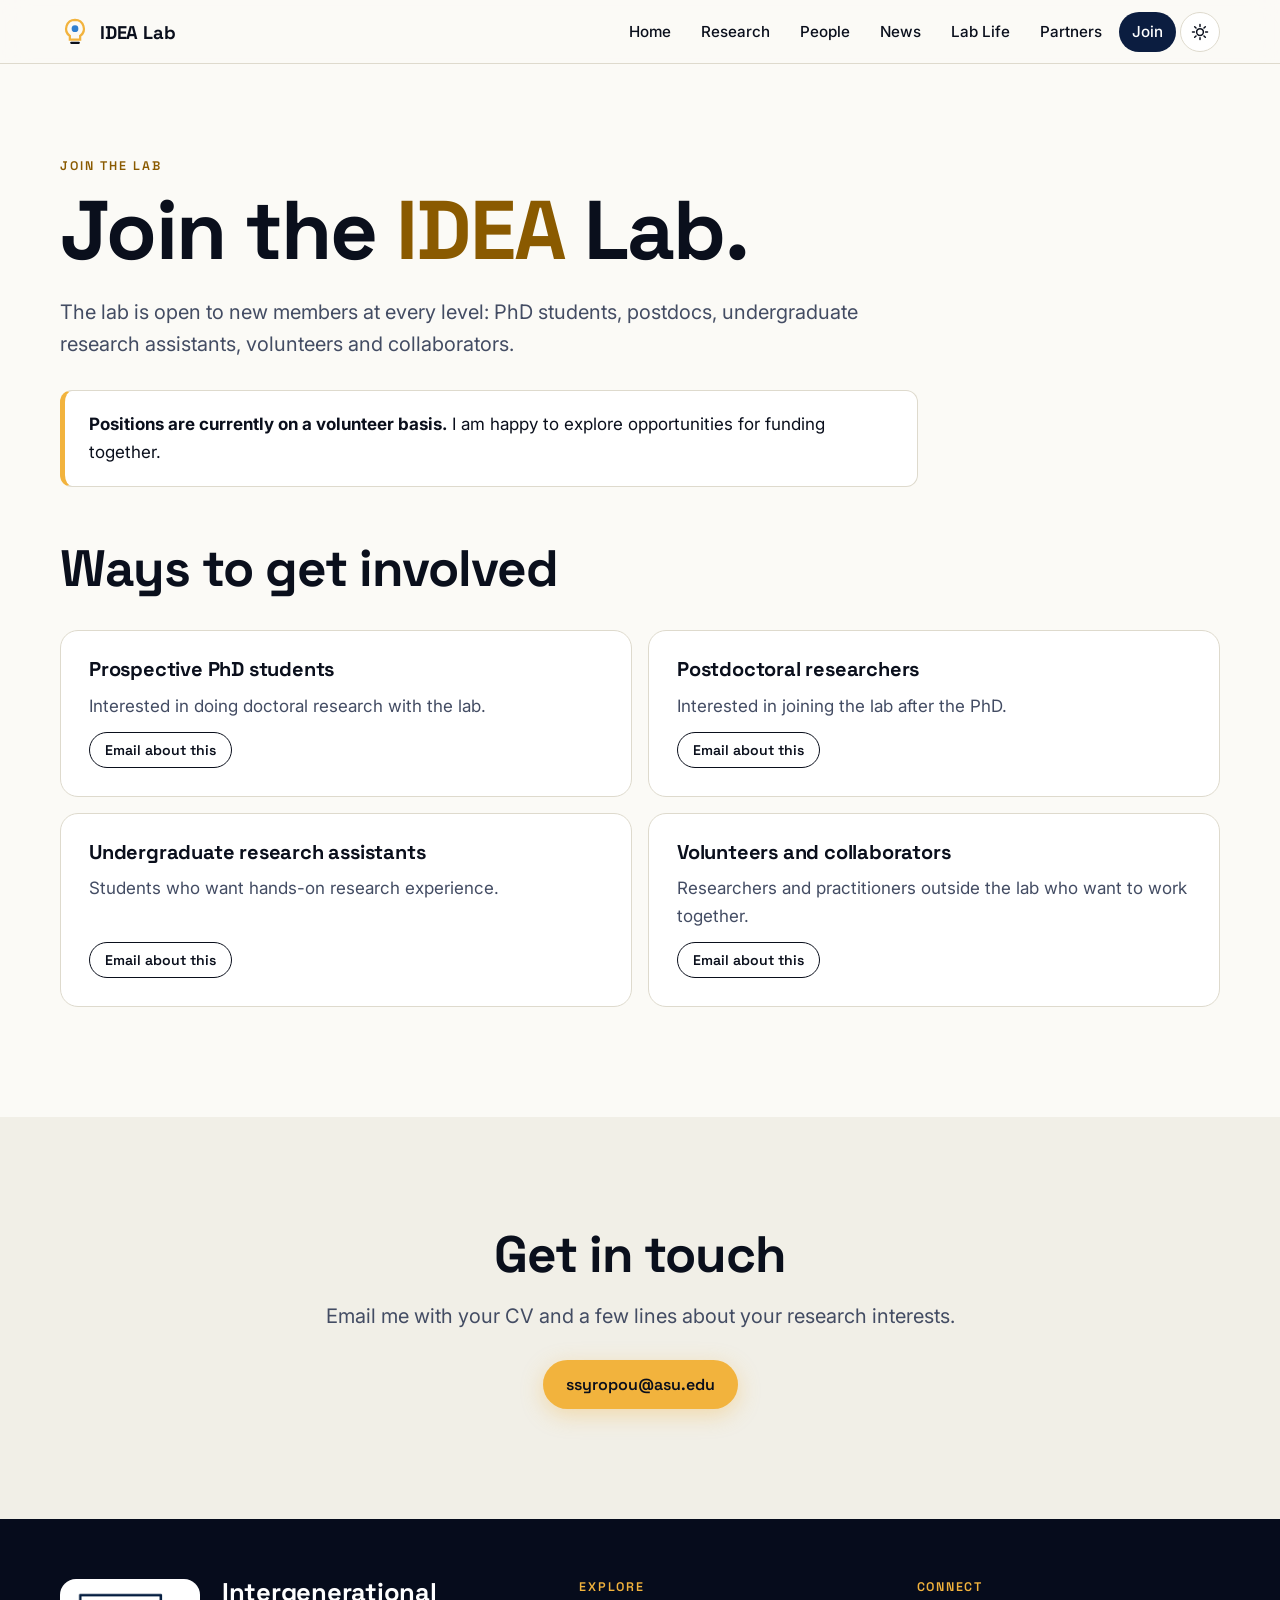
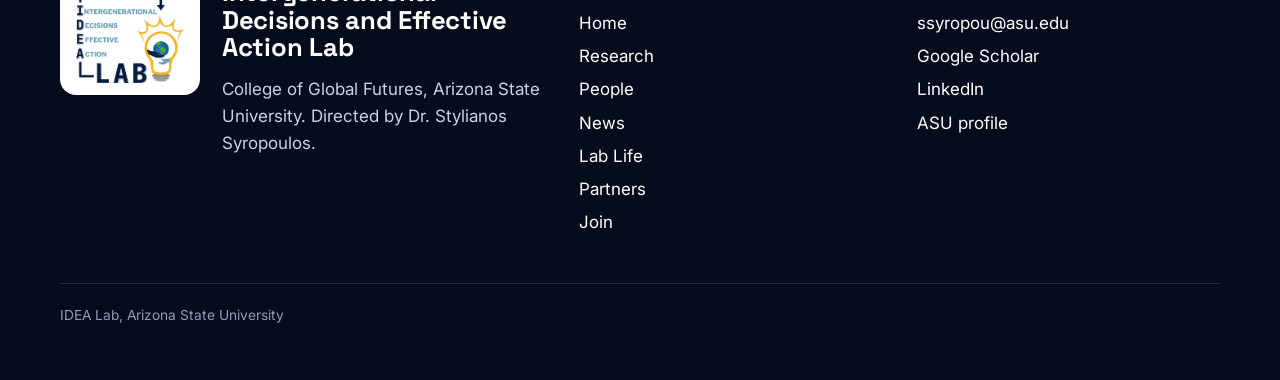
==== join.html @ 2b295a2e "Add Join the Lab and Partners pages Co-Authored-By: Claude Fable 5.2 <noreply@anthropic.com>" ====
<!doctype html>
<html lang="en">
<head>
<meta charset="utf-8">
<meta name="viewport" content="width=device-width, initial-scale=1">
<title>Join the Lab | IDEA Lab</title>
<meta name="description" content="The IDEA Lab is open to prospective PhD students, postdocs, undergraduate research assistants, volunteers and collaborators.">
<meta property="og:title" content="Join the Lab | IDEA Lab">
<meta property="og:description" content="The IDEA Lab is open to prospective PhD students, postdocs, undergraduate research assistants, volunteers and collaborators.">
<meta property="og:image" content="assets/img/idea-lab-logo.png">
<link rel="icon" href="assets/img/favicon.svg" type="image/svg+xml">
<link rel="preconnect" href="https://fonts.googleapis.com">
<link rel="preconnect" href="https://fonts.gstatic.com" crossorigin>
<link href="https://fonts.googleapis.com/css2?family=Inter:wght@400;500;600&family=Space+Grotesk:wght@500;600;700&display=swap" rel="stylesheet">
<link rel="stylesheet" href="assets/css/site.css">
<script>try{var t=localStorage.getItem('theme')||(matchMedia('(prefers-color-scheme: dark)').matches?'dark':'light');document.documentElement.dataset.theme=t}catch(e){}</script>
</head>
<body data-page="join">
<header id="nav"></header>
<main>
<section class="page-head"><div class="wrap">
  <span class="eyebrow">Join the lab</span>
  <h1>Join the <em>IDEA</em> Lab.</h1>
  <p class="lede">The lab is open to new members at every level: PhD students, postdocs, undergraduate research assistants, volunteers and collaborators.</p>
  <div class="note reveal"><p><strong>Positions are currently on a volunteer basis.</strong> I am happy to explore opportunities for funding together.</p></div>
</div></section>
<section class="section" style="padding-top:10px"><div class="wrap">
  <h2>Ways to get involved</h2>
  <div class="routes">
    <article class="route reveal"><h3>Prospective PhD students</h3><p>Interested in doing doctoral research with the lab.</p><a class="btn line small" href="mailto:ssyropou@asu.edu?subject=Prospective%20PhD%20student">Email about this</a></article>
    <article class="route reveal"><h3>Postdoctoral researchers</h3><p>Interested in joining the lab after the PhD.</p><a class="btn line small" href="mailto:ssyropou@asu.edu?subject=Postdoctoral%20researcher%20inquiry">Email about this</a></article>
    <article class="route reveal"><h3>Undergraduate research assistants</h3><p>Students who want hands-on research experience.</p><a class="btn line small" href="mailto:ssyropou@asu.edu?subject=Undergraduate%20research%20assistant%20inquiry">Email about this</a></article>
    <article class="route reveal"><h3>Volunteers and collaborators</h3><p>Researchers and practitioners outside the lab who want to work together.</p><a class="btn line small" href="mailto:ssyropou@asu.edu?subject=Volunteer%20or%20collaboration%20inquiry">Email about this</a></article>
  </div>
</div></section>
<section class="section alt"><div class="wrap" style="text-align:center">
  <h2>Get in touch</h2>
  <p class="lede" style="margin:18px auto 28px">Email me with your CV and a few lines about your research interests.</p>
  <a class="btn gold" href="mailto:ssyropou@asu.edu?subject=Joining%20the%20IDEA%20Lab">ssyropou@asu.edu</a>
</div></section>
</main>
<footer id="footer"></footer>
<script src="assets/js/site.js"></script>
</body>
</html>
---- assets/css/site.css ----
/* IDEA Lab site styles */
:root {
  --bg: #fbfaf6;
  --bg-2: #f1efe7;
  --ink: #0a0f1c;
  --muted: #434c63;
  --card: #ffffff;
  --line: #dedacd;
  --navy: #0b1d40;
  --navy-2: #13295a;
  --gold: #f2b33d;
  --gold-ink: #8a5a00;
  --link: #1b4f9c;
  --shadow: 0 1px 2px rgba(10, 15, 28, .06), 0 8px 28px rgba(10, 15, 28, .08);
  --c-climate: #13855a;
  --c-intergen: #b07400;
  --c-future: #6344e0;
  --c-morality: #c62f59;
  --c-prosocial: #d2601a;
  --c-intergroup: #1f6bbf;
  --c-publication: #1f6bbf;
  --c-presentation: #c62f59;
  --c-outreach: #13855a;
  --c-award: #6344e0;
  --c-lab: #b07400;
  --radius: 18px;
  --display: "Space Grotesk", "Inter", system-ui, sans-serif;
  --body: "Inter", system-ui, -apple-system, "Segoe UI", sans-serif;
}
:root[data-theme="dark"] {
  --bg: #070d1c;
  --bg-2: #0c1530;
  --ink: #f4f2ea;
  --muted: #b4bdd2;
  --card: #101a36;
  --line: #24325a;
  --gold-ink: #f2b33d;
  --link: #8fc0ff;
  --shadow: 0 1px 2px rgba(0, 0, 0, .4), 0 10px 30px rgba(0, 0, 0, .35);
  --c-climate: #4fd39f;
  --c-intergen: #f2b33d;
  --c-future: #a995ff;
  --c-morality: #ff7fa1;
  --c-prosocial: #ff9a5c;
  --c-intergroup: #74b4ff;
  --c-publication: #74b4ff;
  --c-presentation: #ff7fa1;
  --c-outreach: #4fd39f;
  --c-award: #a995ff;
  --c-lab: #f2b33d;
}
* { box-sizing: border-box; }
html { scroll-behavior: smooth; -webkit-text-size-adjust: 100%; }
body {
  margin: 0; background: var(--bg); color: var(--ink);
  font: 17px/1.6 var(--body); -webkit-font-smoothing: antialiased;
}
img { max-width: 100%; display: block; }
a { color: var(--link); text-underline-offset: 3px; }
h1, h2, h3 { font-family: var(--display); line-height: 1.08; letter-spacing: -.02em; margin: 0; }
h2 { font-size: clamp(2rem, 4.4vw, 3.2rem); }
h3 { font-size: 1.25rem; letter-spacing: -.01em; }
p { margin: 0 0 1em; }
button { font: inherit; color: inherit; cursor: pointer; }
.wrap { width: min(1160px, 100% - 40px); margin-inline: auto; }
.section { padding: clamp(56px, 9vw, 110px) 0; }
.section.alt { background: var(--bg-2); }
.eyebrow {
  font: 600 .78rem/1 var(--display); letter-spacing: .16em; text-transform: uppercase;
  color: var(--gold-ink); margin-bottom: 14px; display: block;
}
.lede { font-size: clamp(1.05rem, 1.6vw, 1.25rem); color: var(--muted); max-width: 62ch; }
.sr { position: absolute; width: 1px; height: 1px; overflow: hidden; clip: rect(0 0 0 0); }

/* nav */
#nav {
  position: sticky; top: 0; z-index: 50; height: 64px;
  background: color-mix(in srgb, var(--bg) 86%, transparent);
  backdrop-filter: saturate(1.4) blur(14px); border-bottom: 1px solid var(--line);
}
.nav-in { height: 64px; display: flex; align-items: center; gap: 22px; }
.brand { display: flex; align-items: center; gap: 10px; text-decoration: none; color: var(--ink); font: 700 1.15rem var(--display); letter-spacing: -.01em; }
.brand svg { width: 30px; height: 30px; }
.nav-links { margin-left: auto; display: flex; gap: 4px; align-items: center; }
.nav-links a {
  text-decoration: none; color: var(--ink); font-weight: 500; font-size: .95rem;
  padding: 8px 13px; border-radius: 999px; transition: background .2s;
}
.nav-links a:hover { background: var(--bg-2); }
.nav-links a[aria-current="page"] { background: var(--navy); color: #fff; }
:root[data-theme="dark"] .nav-links a[aria-current="page"] { background: var(--gold); color: #0a0f1c; }
.icon-btn {
  width: 40px; height: 40px; border-radius: 50%; border: 1px solid var(--line);
  background: var(--card); display: grid; place-items: center;
}
.icon-btn svg { width: 18px; height: 18px; }
#menu-btn { display: none; }
@media (max-width: 760px) {
  #menu-btn { display: grid; margin-left: auto; }
  .nav-links {
    position: absolute; top: 64px; left: 0; right: 0; flex-direction: column; align-items: stretch;
    background: var(--bg); border-bottom: 1px solid var(--line); padding: 10px 20px 18px; margin: 0; display: none;
  }
  .nav-links.open { display: flex; }
  .nav-links a { padding: 12px 14px; font-size: 1.05rem; }
  #theme-btn { align-self: flex-start; margin-top: 6px; }
}

/* buttons, chips */
.btn {
  display: inline-flex; align-items: center; gap: 8px; text-decoration: none;
  font: 600 1rem var(--display); padding: 13px 22px; border-radius: 999px;
  border: 1.5px solid transparent; transition: transform .15s, box-shadow .2s, background .2s;
}
.btn:hover { transform: translateY(-2px); }
.btn.gold { background: var(--gold); color: #0a0f1c; box-shadow: 0 6px 22px rgba(242, 179, 61, .35); }
.btn.ghost { border-color: rgba(255, 255, 255, .45); color: #fff; }
.btn.ghost:hover { background: rgba(255, 255, 255, .1); }
.btn.line { border-color: var(--ink); color: var(--ink); background: transparent; }
.btn.line:hover { background: var(--ink); color: var(--bg); }
.btn.small { padding: 8px 15px; font-size: .88rem; }
.chips { display: flex; flex-wrap: wrap; gap: 8px; }
.chip {
  --c: var(--ink);
  border: 1.5px solid var(--line); background: var(--card); color: var(--ink);
  padding: 7px 14px; border-radius: 999px; font: 500 .9rem var(--body);
  display: inline-flex; align-items: center; gap: 8px; transition: all .15s;
}
.chip::before { content: ""; width: 9px; height: 9px; border-radius: 50%; background: var(--c); }
.chip.plain::before { display: none; }
.chip:hover { border-color: var(--c); }
.chip[aria-pressed="true"] { background: var(--c); border-color: var(--c); color: #fff; }
.chip[aria-pressed="true"]::before { background: #fff; }
:root[data-theme="dark"] .chip[aria-pressed="true"] { color: #0a0f1c; }
:root[data-theme="dark"] .chip[aria-pressed="true"]::before { background: #0a0f1c; }
.chip .ct { opacity: .65; font-variant-numeric: tabular-nums; font-size: .82rem; }
.tag {
  --c: var(--muted); font: 600 .72rem var(--display); letter-spacing: .04em; text-transform: uppercase;
  color: var(--c); border: 1.5px solid color-mix(in srgb, var(--c) 45%, transparent);
  padding: 3px 9px; border-radius: 999px; background: transparent; white-space: nowrap;
}
button.tag:hover { background: color-mix(in srgb, var(--c) 14%, transparent); }
[data-c="climate"] { --c: var(--c-climate); } [data-c="intergen"] { --c: var(--c-intergen); }
[data-c="future"] { --c: var(--c-future); } [data-c="morality"] { --c: var(--c-morality); }
[data-c="prosocial"] { --c: var(--c-prosocial); } [data-c="intergroup"] { --c: var(--c-intergroup); }
[data-c="publication"] { --c: var(--c-publication); } [data-c="presentation"] { --c: var(--c-presentation); }
[data-c="outreach"] { --c: var(--c-outreach); } [data-c="award"] { --c: var(--c-award); } [data-c="lab"] { --c: var(--c-lab); }

/* hero */
.hero {
  position: relative; min-height: min(92vh, 860px); display: grid; align-items: center;
  background: radial-gradient(1200px 700px at 78% 30%, #1b3a7a 0%, transparent 60%), linear-gradient(160deg, #060c1c 0%, #0b1d40 55%, #102a5e 100%);
  color: #fff; overflow: hidden; margin-top: -64px; padding: 130px 0 90px;
}
.hero canvas { position: absolute; inset: 0; width: 100%; height: 100%; }
.hero .wrap { position: relative; }
.hero .eyebrow { color: var(--gold); }
.hero h1 { font-size: clamp(2.2rem, 6vw, 4.8rem); font-weight: 700; max-width: 17ch; min-height: 3.3em; display: flex; align-items: flex-end; }
.hero h1 .rot { color: #fff; display: inline-block; transition: opacity .35s, transform .35s; }
.hero h1 .rot.out { opacity: 0; transform: translateY(.25em); }
.hero p { font-size: clamp(1.08rem, 1.9vw, 1.4rem); max-width: 56ch; color: #d6def0; margin: 26px 0 34px; }
.hero .cta { display: flex; flex-wrap: wrap; gap: 12px; }
.hero .scroll-hint { position: absolute; bottom: -62px; left: 0; font: 500 .8rem var(--display); letter-spacing: .14em; text-transform: uppercase; color: #9fb0d4; }
body.home #nav:not(.scrolled) { background: transparent; border-color: transparent; backdrop-filter: none; }
body.home #nav:not(.scrolled) .brand, body.home #nav:not(.scrolled) .nav-links a { color: #fff; }
body.home #nav:not(.scrolled) .nav-links a:hover { background: rgba(255, 255, 255, .12); }
body.home #nav:not(.scrolled) .nav-links a[aria-current="page"] { background: rgba(255, 255, 255, .16); color: #fff; }
body.home #nav:not(.scrolled) .icon-btn { background: rgba(255, 255, 255, .1); border-color: rgba(255, 255, 255, .25); color: #fff; }
@media (max-width: 760px) { body.home #nav:not(.scrolled) .nav-links { background: #0b1d40; } }

/* page head (inner pages) */
.page-head { padding: clamp(48px, 8vw, 96px) 0 clamp(24px, 4vw, 44px); }
.page-head h1 { font-size: clamp(2.6rem, 7vw, 5.2rem); max-width: 16ch; }
.page-head h1 em { font-style: normal; color: var(--gold-ink); }
.page-head .lede { margin-top: 20px; }

/* stats */
.stats { display: grid; grid-template-columns: repeat(4, 1fr); gap: 0; border-top: 1px solid var(--line); border-bottom: 1px solid var(--line); }
.stat { padding: 30px 22px; border-left: 1px solid var(--line); }
.stat:first-child { border-left: 0; padding-left: 0; }
.stat b { display: block; font: 700 clamp(2.4rem, 5vw, 4rem)/1 var(--display); letter-spacing: -.03em; font-variant-numeric: tabular-nums; }
.stat span { color: var(--muted); font-size: .95rem; }
@media (max-width: 760px) { .stats { grid-template-columns: 1fr 1fr; } .stat:nth-child(3) { border-left: 0; padding-left: 0; } .stat:nth-child(n+3) { border-top: 1px solid var(--line); } }

/* theme cards */
.themes { display: grid; grid-template-columns: repeat(3, 1fr); gap: 16px; margin-top: 40px; }
@media (max-width: 960px) { .themes { grid-template-columns: 1fr 1fr; } }
@media (max-width: 620px) { .themes { grid-template-columns: 1fr; } }
.theme {
  text-align: left; background: var(--card); border: 1.5px solid var(--line); border-radius: var(--radius);
  padding: 26px; position: relative; overflow: hidden; transition: transform .2s, border-color .2s, box-shadow .2s;
  display: flex; flex-direction: column; gap: 10px;
}
.theme:hover, .theme[aria-expanded="true"] { transform: translateY(-4px); border-color: var(--c); box-shadow: var(--shadow); }
.theme svg.ico { width: 54px; height: 54px; color: var(--c); margin-bottom: 6px; }
.theme .q { color: var(--muted); font-size: .98rem; margin: 0; }
.theme .n { font: 600 .82rem var(--display); color: var(--c); letter-spacing: .04em; margin-top: auto; padding-top: 8px; }
.theme .n::after { content: " +"; }
.theme[aria-expanded="true"] .n::after { content: " \2212"; }
.theme-panel {
  grid-column: 1 / -1; background: var(--card); border: 1.5px solid var(--c); border-radius: var(--radius);
  padding: 26px; animation: pop .25s ease;
}
.theme-panel ol { list-style: none; margin: 14px 0 18px; padding: 0; display: grid; gap: 12px; }
.theme-panel li a { color: var(--ink); font-weight: 600; text-decoration: none; }
.theme-panel li a:hover { text-decoration: underline; }
.theme-panel li small { display: block; color: var(--muted); }
@keyframes pop { from { opacity: 0; transform: translateY(-8px); } }

/* split */
.split { display: grid; grid-template-columns: 1fr 1.25fr; gap: clamp(28px, 6vw, 80px); align-items: center; }
@media (max-width: 820px) { .split { grid-template-columns: 1fr; } }
.portrait { position: relative; max-width: 420px; }
.portrait img { border-radius: 28px; width: 100%; aspect-ratio: 1; object-fit: cover; position: relative; }
.portrait::before { content: ""; position: absolute; inset: 18px -18px -18px 18px; border-radius: 28px; background: var(--gold); }
.links { display: flex; flex-wrap: wrap; gap: 10px; margin-top: 22px; }

/* news */
.news-list { display: grid; gap: 0; margin-top: 30px; }
.news-item {
  display: grid; grid-template-columns: 150px 1fr; gap: 20px; padding: 20px 0; border-top: 1px solid var(--line);
}
.news-item .when { font: 600 .9rem var(--display); color: var(--muted); display: flex; flex-direction: column; gap: 8px; align-items: flex-start; }
.news-item p { margin: 0; }
@media (max-width: 620px) { .news-item { grid-template-columns: 1fr; gap: 8px; } .news-item .when { flex-direction: row; align-items: center; } }
.timeline { position: relative; margin-top: 10px; }
.tl-year { font: 700 clamp(3rem, 8vw, 5.5rem)/1 var(--display); letter-spacing: -.04em; color: color-mix(in srgb, var(--ink) 14%, transparent); margin: 46px 0 6px; }
.tl-month { display: grid; grid-template-columns: 150px 1fr; gap: 20px; padding: 22px 0; border-top: 1px solid var(--line); }
.tl-month > h3 { position: sticky; top: 84px; align-self: start; }
.tl-month > h3 small { display: block; font: 500 .82rem var(--body); color: var(--muted); letter-spacing: 0; margin-top: 4px; }
.tl-items { display: grid; gap: 12px; }
.tl-item { background: var(--card); border: 1px solid var(--line); border-left: 5px solid var(--c); border-radius: 12px; padding: 14px 18px; }
.tl-item .tag { float: right; margin: 2px 0 6px 12px; }
.tl-item p { margin: 0; }
@media (max-width: 620px) { .tl-month { grid-template-columns: 1fr; gap: 10px; } .tl-month > h3 { position: static; } }

/* marquee */
.marquee { overflow: hidden; border-block: 1px solid var(--line); padding: 20px 0; mask-image: linear-gradient(90deg, transparent, #000 12%, #000 88%, transparent); }
.marquee-track { display: flex; gap: 56px; width: max-content; animation: slide 46s linear infinite; }
.marquee:hover .marquee-track { animation-play-state: paused; }
.marquee span { font: 600 1.35rem var(--display); color: var(--muted); white-space: nowrap; }
@keyframes slide { to { transform: translateX(-50%); } }

/* callout */
.callout {
  background: linear-gradient(135deg, #0b1d40, #1b3a7a); color: #fff; border-radius: 28px;
  padding: clamp(30px, 6vw, 64px); display: grid; grid-template-columns: 1.4fr auto; gap: 30px; align-items: center; position: relative; overflow: hidden;
}
.callout h2 { font-size: clamp(1.8rem, 4vw, 2.8rem); }
.callout p { color: #d6def0; margin: 14px 0 0; max-width: 52ch; }
.callout .orb { position: absolute; right: -80px; top: -80px; width: 320px; height: 320px; border-radius: 50%; border: 1px solid rgba(242, 179, 61, .5); box-shadow: 0 0 0 40px rgba(242, 179, 61, .07), 0 0 0 90px rgba(242, 179, 61, .04); }
@media (max-width: 760px) { .callout { grid-template-columns: 1fr; } }

/* research */
.yearchart { display: flex; align-items: flex-end; gap: 10px; height: 190px; margin: 34px 0 8px; }
.ybar { flex: 1; display: flex; flex-direction: column; justify-content: flex-end; align-items: center; gap: 6px; background: none; border: 0; padding: 0; height: 100%; }
.ybar i { display: block; width: 100%; border-radius: 8px 8px 2px 2px; background: color-mix(in srgb, var(--ink) 18%, transparent); transition: background .2s, height .6s cubic-bezier(.2, .8, .2, 1); min-height: 4px; }
.ybar:hover i { background: color-mix(in srgb, var(--ink) 40%, transparent); }
.ybar[aria-pressed="true"] i { background: var(--gold); }
.ybar b { font: 700 .95rem var(--display); }
.ybar span { font: 500 .82rem var(--display); color: var(--muted); }
.controls { position: sticky; top: 64px; z-index: 20; background: color-mix(in srgb, var(--bg) 92%, transparent); backdrop-filter: blur(12px); padding: 16px 0; border-bottom: 1px solid var(--line); display: grid; gap: 12px; }
.search { position: relative; }
.search input {
  width: 100%; font: 500 1.05rem var(--body); padding: 15px 18px 15px 48px; border-radius: 14px;
  border: 1.5px solid var(--line); background: var(--card); color: var(--ink); outline: none;
}
.search input:focus { border-color: var(--ink); }
.search svg { position: absolute; left: 16px; top: 50%; translate: 0 -50%; width: 20px; height: 20px; color: var(--muted); }
.result-line { display: flex; justify-content: space-between; align-items: center; gap: 12px; flex-wrap: wrap; margin: 22px 0 8px; color: var(--muted); font-size: .95rem; }
.result-line b { color: var(--ink); font-family: var(--display); font-size: 1.15rem; }
.linkish { background: none; border: 0; padding: 0; color: var(--link); text-decoration: underline; text-underline-offset: 3px; }
.pubs { display: grid; gap: 12px; }
.pub {
  background: var(--card); border: 1px solid var(--line); border-radius: 16px; padding: 20px 22px;
  display: grid; grid-template-columns: 58px 1fr; gap: 6px 16px; transition: border-color .2s, box-shadow .2s;
}
.pub:hover { border-color: color-mix(in srgb, var(--ink) 40%, transparent); box-shadow: var(--shadow); }
.pub .num { font: 700 1.5rem/1.2 var(--display); color: color-mix(in srgb, var(--ink) 28%, transparent); font-variant-numeric: tabular-nums; }
.pub h3 { font: 600 1.14rem/1.35 var(--display); letter-spacing: -.01em; }
.pub h3 a { color: var(--ink); text-decoration: none; background: linear-gradient(var(--gold), var(--gold)) 0 100% / 0 2px no-repeat; transition: background-size .25s; }
.pub h3 a:hover { background-size: 100% 2px; }
.pub .au { color: var(--muted); font-size: .92rem; margin: 6px 0 0; }
.pub .au b { color: var(--ink); }
.pub .meta { display: flex; flex-wrap: wrap; gap: 8px; align-items: center; margin-top: 10px; font-size: .9rem; }
.pub .jr { font-weight: 600; font-style: italic; }
.pub .press { font-size: .9rem; margin-top: 8px; color: var(--muted); }
.pub .cite { grid-column: 2; margin-top: 10px; font-size: .9rem; background: var(--bg-2); border-radius: 10px; padding: 12px 14px; overflow-wrap: anywhere; }
.pub .cite a { color: inherit; }
@media (max-width: 620px) { .pub { grid-template-columns: 1fr; } .pub .cite { grid-column: 1; } .pub .num { font-size: 1rem; } }
.legend { color: var(--muted); font-size: .88rem; margin-top: 10px; }
.empty { text-align: center; padding: 60px 0; color: var(--muted); }

/* people */
.people { display: grid; grid-template-columns: repeat(auto-fill, minmax(230px, 1fr)); gap: 18px; margin-top: 34px; }
.person {
  text-align: left; background: var(--card); border: 1px solid var(--line); border-radius: var(--radius); padding: 0; overflow: hidden;
  transition: transform .2s, box-shadow .2s; display: flex; flex-direction: column;
}
.person:hover { transform: translateY(-5px); box-shadow: var(--shadow); }
.person .ph { aspect-ratio: 1; overflow: hidden; background: var(--bg-2); }
.person img { width: 100%; height: 100%; object-fit: cover; transition: transform .5s; }
.person:hover img { transform: scale(1.05); }
.person .tx { padding: 16px 18px 18px; }
.person .role { font: 600 .74rem var(--display); letter-spacing: .08em; text-transform: uppercase; color: var(--gold-ink); }
.person h3 { margin-top: 5px; font-size: 1.12rem; }
.person .more { color: var(--muted); font-size: .86rem; margin-top: 8px; display: block; }
.person .now { font-size: .9rem; color: var(--muted); margin: 8px 0 0; }
.director { display: grid; grid-template-columns: 300px 1fr; gap: clamp(24px, 5vw, 56px); align-items: center; background: var(--card); border: 1px solid var(--line); border-radius: 28px; padding: clamp(20px, 4vw, 40px); margin-top: 34px; }
.director img { border-radius: 20px; aspect-ratio: 1; object-fit: cover; width: 100%; }
@media (max-width: 760px) { .director { grid-template-columns: 1fr; } .director img { max-width: 260px; } }

dialog { border: 0; padding: 0; background: transparent; max-width: min(760px, 100% - 28px); width: 100%; color: var(--ink); }
dialog::backdrop { background: rgba(4, 8, 20, .72); backdrop-filter: blur(4px); }
.modal { background: var(--card); border-radius: 24px; padding: clamp(22px, 4vw, 38px); display: grid; grid-template-columns: 200px 1fr; gap: 26px; position: relative; animation: pop .25s ease; }
.modal img { border-radius: 16px; aspect-ratio: 1; object-fit: cover; width: 100%; }
.modal .bio { font-size: .98rem; }
@media (max-width: 620px) { .modal { grid-template-columns: 1fr; } .modal img { max-width: 160px; } }
.x { position: absolute; top: 12px; right: 12px; }

/* lab life */
.events { display: grid; gap: clamp(36px, 6vw, 70px); margin-top: 30px; }
.event { display: grid; grid-template-columns: 1fr 1.5fr; gap: clamp(20px, 4vw, 48px); align-items: start; }
.event:nth-child(even) { grid-template-columns: 1.5fr 1fr; }
.event:nth-child(even) .ev-tx { order: 2; }
.ev-tx { position: sticky; top: 96px; }
.ev-tx time { font: 600 .82rem var(--display); letter-spacing: .14em; text-transform: uppercase; color: var(--gold-ink); }
.ev-tx p { font: 500 clamp(1.2rem, 2.2vw, 1.6rem)/1.3 var(--display); letter-spacing: -.01em; margin-top: 10px; }
.shots { display: grid; gap: 10px; grid-template-columns: repeat(2, 1fr); }
.shots.n1 { grid-template-columns: 1fr; }
.shots.n3 button:first-child { grid-column: 1 / -1; }
.shots button { border: 0; padding: 0; border-radius: 16px; overflow: hidden; background: var(--bg-2); cursor: zoom-in; }
.shots img { width: 100%; height: 100%; object-fit: cover; aspect-ratio: 4 / 3; transition: transform .5s; }
.shots.n1 img { aspect-ratio: auto; max-height: 560px; }
.shots button:hover img { transform: scale(1.04); }
@media (max-width: 760px) { .event, .event:nth-child(even) { grid-template-columns: 1fr; } .event:nth-child(even) .ev-tx { order: 0; } .ev-tx { position: static; } }
.lightbox { max-width: none; width: 100vw; height: 100vh; max-height: none; margin: 0; }
.lightbox .lb { width: 100%; height: 100%; display: grid; place-items: center; position: relative; padding: 56px 16px; }
.lightbox img { max-width: 100%; max-height: calc(100vh - 150px); border-radius: 12px; }
.lightbox figcaption { color: #fff; text-align: center; margin-top: 14px; max-width: 70ch; font-size: .95rem; }
.lightbox .icon-btn { position: absolute; background: rgba(255, 255, 255, .14); border-color: rgba(255, 255, 255, .3); color: #fff; }
.lightbox .prev { left: 14px; top: 50%; } .lightbox .next { right: 14px; top: 50%; } .lightbox .x { top: 14px; right: 14px; }

/* partners + join */
.partners { display: grid; grid-template-columns: repeat(auto-fill, minmax(240px, 1fr)); gap: 16px; margin-top: 26px; }
.partner {
  background: var(--card); border: 1px solid var(--line); border-radius: var(--radius); padding: 24px;
  text-decoration: none; color: var(--ink); display: flex; flex-direction: column; gap: 14px; transition: transform .2s, box-shadow .2s, border-color .2s;
}
a.partner:hover { transform: translateY(-4px); box-shadow: var(--shadow); border-color: var(--gold); }
.partner .mono { width: 58px; height: 58px; border-radius: 14px; background: var(--navy); color: var(--gold); display: grid; place-items: center; font: 700 1.05rem var(--display); letter-spacing: .04em; }
.partner .more { color: var(--link); font-size: .9rem; margin-top: auto; }
.routes { display: grid; grid-template-columns: repeat(2, 1fr); gap: 16px; margin-top: 34px; }
@media (max-width: 760px) { .routes { grid-template-columns: 1fr; } }
.route { background: var(--card); border: 1px solid var(--line); border-radius: var(--radius); padding: 28px; display: flex; flex-direction: column; gap: 12px; align-items: flex-start; transition: transform .2s, box-shadow .2s; }
.route:hover { transform: translateY(-4px); box-shadow: var(--shadow); }
.route p { color: var(--muted); margin: 0; }
.route .btn { margin-top: auto; }
.note { background: var(--card); border: 1px solid var(--line); border-left: 5px solid var(--gold); border-radius: 12px; padding: 20px 24px; margin-top: 30px; max-width: 78ch; }
.note p { margin: 0; }
@media (max-width: 980px) {
  #menu-btn { display: grid; margin-left: auto; }
  .nav-links { position: absolute; top: 64px; left: 0; right: 0; flex-direction: column; align-items: stretch; background: var(--bg); border-bottom: 1px solid var(--line); padding: 10px 20px 18px; margin: 0; display: none; }
  .nav-links.open { display: flex; }
  .nav-links a { padding: 12px 14px; font-size: 1.05rem; }
  #theme-btn { align-self: flex-start; margin-top: 6px; }
  body.home #nav:not(.scrolled) .nav-links { background: #0b1d40; }
}

/* footer */
footer { background: #060c1c; color: #c9d2e6; padding: 60px 0 40px; margin-top: 0; }
footer .cols { display: grid; grid-template-columns: 1.6fr 1fr 1fr; gap: 34px; }
footer h3 { color: #fff; font-size: 1.6rem; }
.foot-id { display: flex; gap: 22px; align-items: flex-start; }
.foot-id img { width: 140px; flex: none; background: #fff; border-radius: 16px; padding: 12px; }
@media (max-width: 520px) { .foot-id { flex-direction: column; } }
footer h4 { font: 600 .78rem var(--display); letter-spacing: .14em; text-transform: uppercase; color: var(--gold); margin: 0 0 12px; }
footer a { color: #fff; text-decoration: none; display: block; padding: 3px 0; }
footer a:hover { text-decoration: underline; }
footer .fine { margin-top: 44px; padding-top: 20px; border-top: 1px solid #1c2a4d; font-size: .86rem; color: #8f9cba; }
@media (max-width: 760px) { footer .cols { grid-template-columns: 1fr; } }

/* reveal */
.reveal { opacity: 0; transform: translateY(22px); transition: opacity .7s ease, transform .7s ease; }
.reveal.in { opacity: 1; transform: none; }
@media (prefers-reduced-motion: reduce) {
  .reveal { opacity: 1; transform: none; transition: none; }
  .marquee-track { animation: none; flex-wrap: wrap; width: auto; }
  html { scroll-behavior: auto; }
}
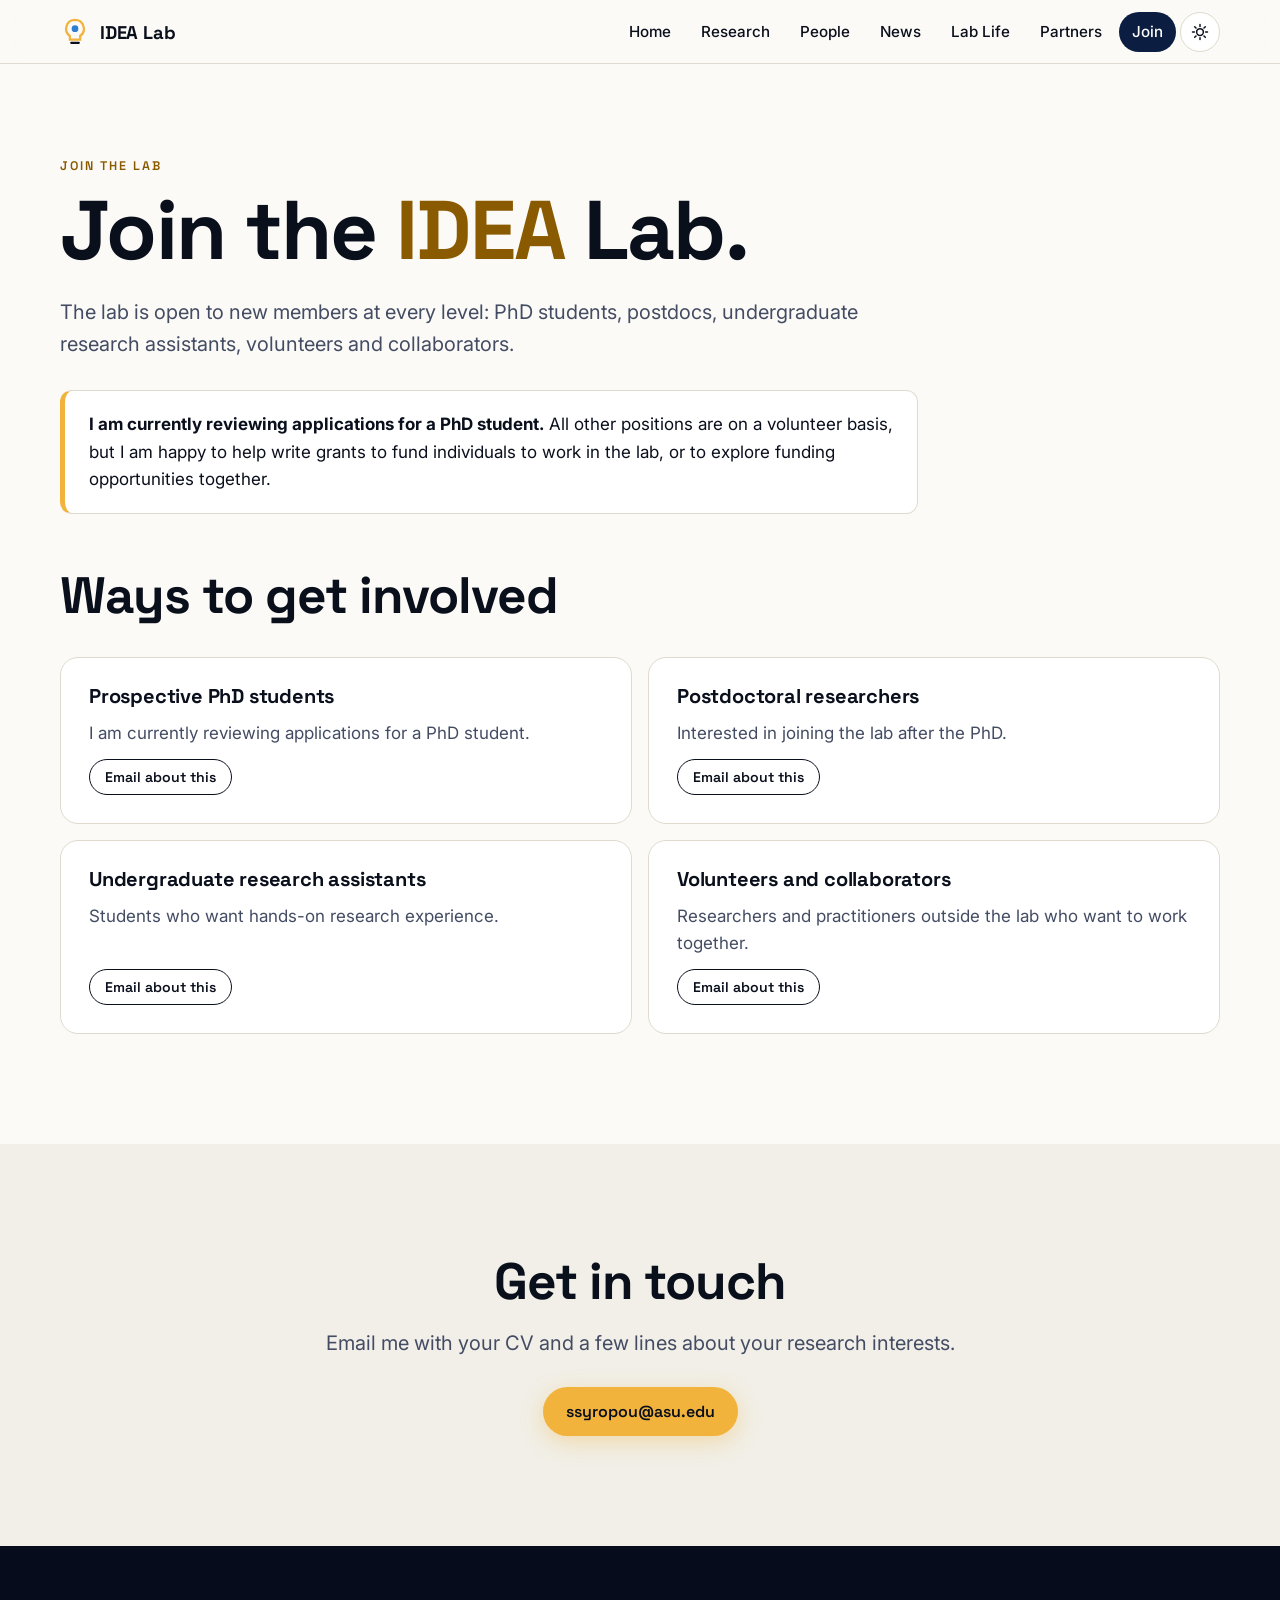
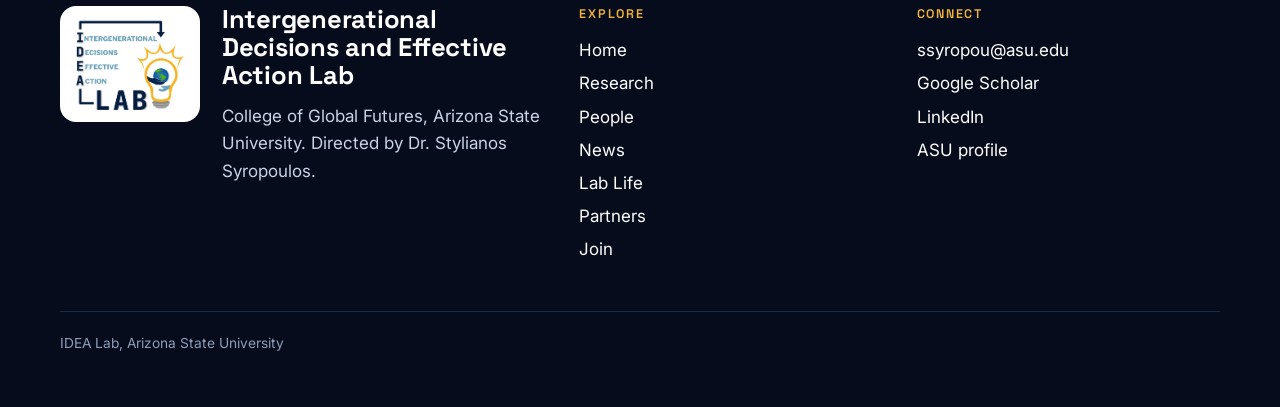
==== commit 4b6f52d5: "Refine Join the Lab wording, add MIT ACI link Co-Authored-By: Claude Fable 5.2 <noreply@anthropic.co" ====
--- a/join.html
+++ b/join.html
@@ -22,12 +22,12 @@
   <span class="eyebrow">Join the lab</span>
   <h1>Join the <em>IDEA</em> Lab.</h1>
   <p class="lede">The lab is open to new members at every level: PhD students, postdocs, undergraduate research assistants, volunteers and collaborators.</p>
-  <div class="note reveal"><p><strong>Positions are currently on a volunteer basis.</strong> I am happy to explore opportunities for funding together.</p></div>
+  <div class="note reveal"><p><strong>I am currently reviewing applications for a PhD student.</strong> All other positions are on a volunteer basis, but I am happy to help write grants to fund individuals to work in the lab, or to explore funding opportunities together.</p></div>
 </div></section>
 <section class="section" style="padding-top:10px"><div class="wrap">
   <h2>Ways to get involved</h2>
   <div class="routes">
-    <article class="route reveal"><h3>Prospective PhD students</h3><p>Interested in doing doctoral research with the lab.</p><a class="btn line small" href="mailto:ssyropou@asu.edu?subject=Prospective%20PhD%20student">Email about this</a></article>
+    <article class="route reveal"><h3>Prospective PhD students</h3><p>I am currently reviewing applications for a PhD student.</p><a class="btn line small" href="mailto:ssyropou@asu.edu?subject=Prospective%20PhD%20student">Email about this</a></article>
     <article class="route reveal"><h3>Postdoctoral researchers</h3><p>Interested in joining the lab after the PhD.</p><a class="btn line small" href="mailto:ssyropou@asu.edu?subject=Postdoctoral%20researcher%20inquiry">Email about this</a></article>
     <article class="route reveal"><h3>Undergraduate research assistants</h3><p>Students who want hands-on research experience.</p><a class="btn line small" href="mailto:ssyropou@asu.edu?subject=Undergraduate%20research%20assistant%20inquiry">Email about this</a></article>
     <article class="route reveal"><h3>Volunteers and collaborators</h3><p>Researchers and practitioners outside the lab who want to work together.</p><a class="btn line small" href="mailto:ssyropou@asu.edu?subject=Volunteer%20or%20collaboration%20inquiry">Email about this</a></article>
